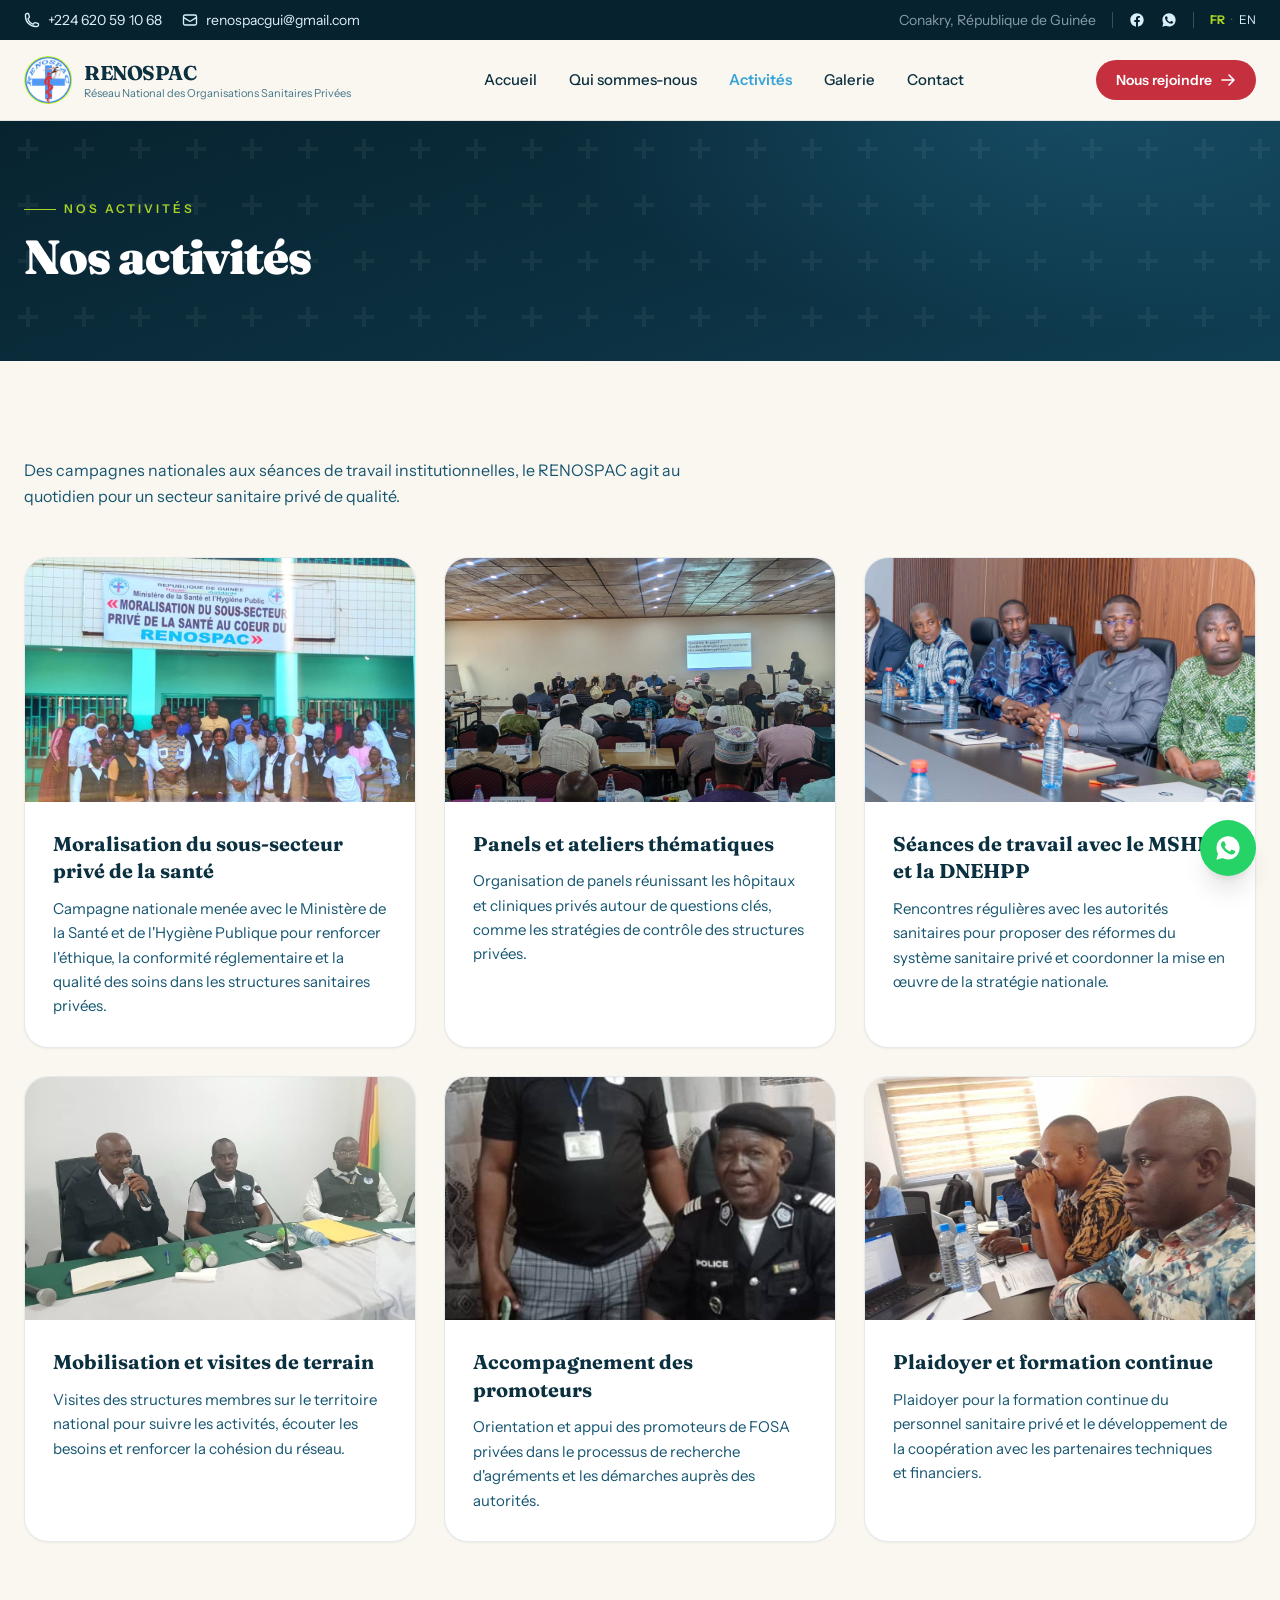
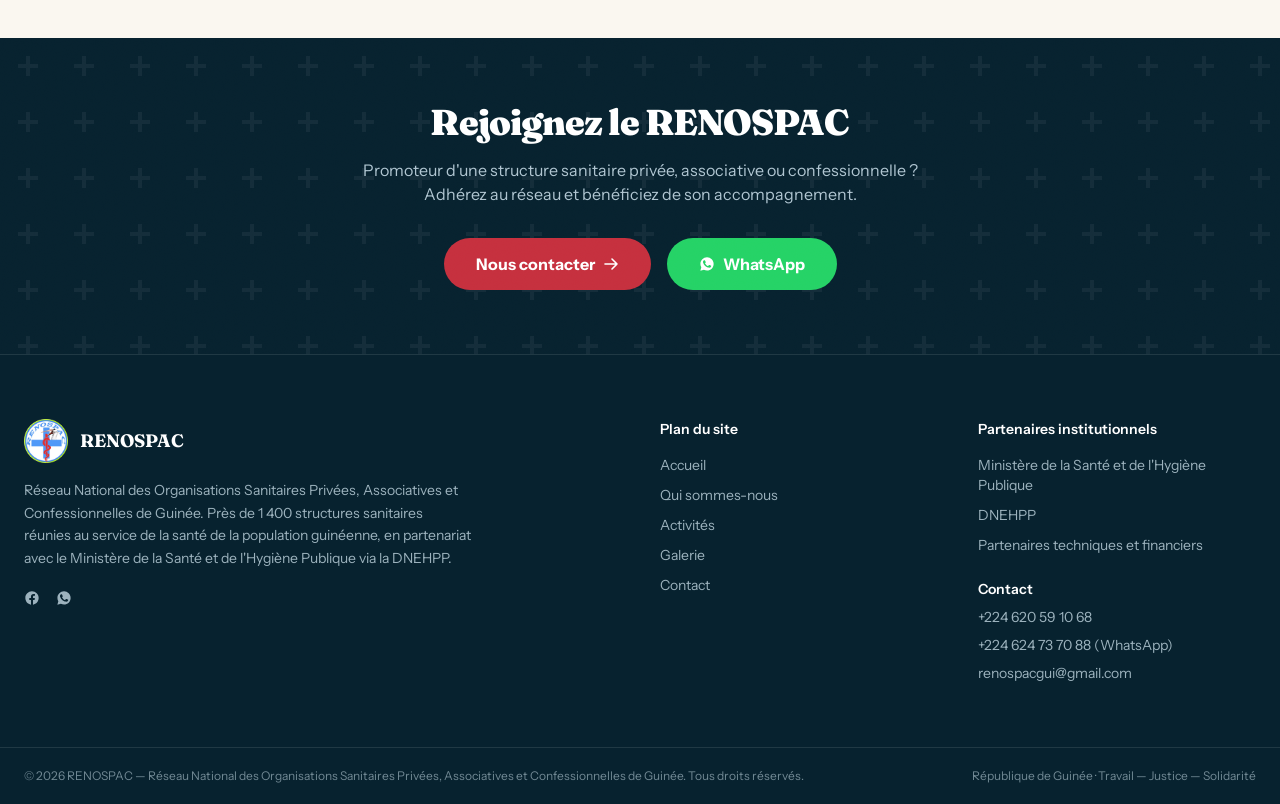
==== activites.html @ 175e99f1 "Refonte multi-pages du site sur le modèle recosacguinee.org - 5 pages : Accueil, Qui sommes-nous, Ac" ====
<!DOCTYPE html>
<html lang="fr" class="scroll-smooth">
<head>
<meta charset="UTF-8">
<meta name="viewport" content="width=device-width, initial-scale=1.0">
<title>Nos activités — RENOSPAC Guinée</title>
<meta name="description" content="Projets et actions du RENOSPAC : moralisation du sous-secteur privé de la santé, ateliers, séances de travail avec le MSHP et la DNEHPP.">
<link rel="icon" type="image/png" href="assets/logo.png">
<link rel="preconnect" href="https://fonts.googleapis.com">
<link rel="preconnect" href="https://fonts.gstatic.com" crossorigin>
<link href="https://fonts.googleapis.com/css2?family=Fraunces:opsz,wght@9..144,400;9..144,600;9..144,700;9..144,900&family=Instrument+Sans:wght@400;500;600;700&display=swap" rel="stylesheet">
<link rel="stylesheet" href="assets/tailwind.css">
<style>
  /* ── Hero atmosphere & patterns ─────────────────────────── */
  .hero-overlay {
    background:
      radial-gradient(1100px 520px at 85% -10%, rgba(55,164,216,.28), transparent 60%),
      radial-gradient(700px 420px at -5% 110%, rgba(168,211,36,.14), transparent 55%),
      linear-gradient(160deg, rgba(7,34,47,.92) 0%, rgba(11,48,64,.86) 55%, rgba(15,61,82,.82) 100%);
  }
  .page-hero {
    background:
      radial-gradient(900px 400px at 85% -10%, rgba(55,164,216,.25), transparent 60%),
      linear-gradient(160deg, #07222f 0%, #0b3040 60%, #0f3d52 100%);
  }
  .cross-pattern {
    background-image: url("data:image/svg+xml,%3Csvg xmlns='http://www.w3.org/2000/svg' width='56' height='56'%3E%3Cpath d='M26 18h4v8h8v4h-8v8h-4v-8h-8v-4h8z' fill='%23ffffff' fill-opacity='0.05'/%3E%3C/svg%3E");
  }
  .grain::after {
    content:''; position:absolute; inset:0; pointer-events:none; opacity:.5; mix-blend-mode:overlay;
    background-image: url("data:image/svg+xml,%3Csvg xmlns='http://www.w3.org/2000/svg' width='120' height='120'%3E%3Cfilter id='n'%3E%3CfeTurbulence type='fractalNoise' baseFrequency='0.9' numOctaves='2'/%3E%3C/filter%3E%3Crect width='120' height='120' filter='url(%23n)' opacity='0.06'/%3E%3C/svg%3E");
  }

  /* ── Hero slider ─────────────────────────────────────────── */
  .hero-slide { position:absolute; inset:0; opacity:0; transition: opacity 1.2s ease; }
  .hero-slide.active { opacity:1; }
  .hero-slide img { width:100%; height:100%; object-fit:cover; }
  .hero-dot.active { background:#a8d324; width:1.6rem; border-radius:9999px; }

  /* ── Scroll reveal ───────────────────────────────────────── */
  .reveal { opacity:0; transform: translateY(26px); transition: opacity .7s cubic-bezier(.2,.6,.2,1), transform .7s cubic-bezier(.2,.6,.2,1); }
  .reveal.is-visible { opacity:1; transform:none; }
  @media (prefers-reduced-motion: reduce) {
    .reveal { opacity:1; transform:none; transition:none; }
    .hero-slide { transition:none; }
    .wa-float { animation:none !important; }
  }

  #mainnav { transition: box-shadow .3s, background-color .3s; }
  #mainnav.scrolled { box-shadow: 0 8px 30px -12px rgba(7,34,47,.35); }

  .platform-card { transition: transform .35s cubic-bezier(.2,.6,.2,1), box-shadow .35s, border-color .35s; }
  .platform-card:hover { transform: translateY(-6px); box-shadow: 0 22px 40px -18px rgba(15,61,82,.35); border-color:#37a4d8; }

  .gallery-item { transition: transform .4s cubic-bezier(.2,.6,.2,1); }
  .gallery-item:hover { transform: scale(1.015); }
  .gallery-item .caption { transform: translateY(100%); transition: transform .35s; }
  .gallery-item:hover .caption { transform: translateY(0); }

  .act-card { transition: transform .35s cubic-bezier(.2,.6,.2,1), box-shadow .35s; }
  .act-card:hover { transform: translateY(-6px); box-shadow: 0 24px 44px -18px rgba(15,61,82,.35); }
  .act-card:hover .act-img { transform: scale(1.06); }
  .act-img { transition: transform .6s cubic-bezier(.2,.6,.2,1); }

  .ph-tile {
    background:
      linear-gradient(150deg, rgba(55,164,216,.16), rgba(11,48,64,.06)),
      repeating-linear-gradient(45deg, rgba(15,61,82,.05) 0 12px, transparent 12px 24px), #eef6fb;
  }

  .lang-btn.active { color:#a8d324; font-weight:700; }
  .nav-link.active { color:#37a4d8; font-weight:600; }

  /* ── Floating WhatsApp widget ────────────────────────────── */
  .wa-float { animation: wa-pulse 2.4s ease-out infinite; }
  @keyframes wa-pulse {
    0%   { box-shadow: 0 0 0 0 rgba(37,211,102,.55); }
    70%  { box-shadow: 0 0 0 18px rgba(37,211,102,0); }
    100% { box-shadow: 0 0 0 0 rgba(37,211,102,0); }
  }

  html { scroll-padding-top: 96px; }
</style>
</head>

<body class="bg-creme text-petrol-900 antialiased font-body">
<!-- ══ Top mini-bar ══ -->
<div class="bg-petrol-950 text-ciel-100 text-sm">
  <div class="max-w-7xl mx-auto px-4 sm:px-6 flex items-center justify-between h-10 gap-4">
    <div class="flex items-center gap-5 min-w-0">
      <a href="tel:+224620591068" class="flex items-center gap-2 hover:text-lime-500 transition-colors whitespace-nowrap">
        <svg class="w-4 h-4 shrink-0" fill="none" stroke="currentColor" stroke-width="2" viewBox="0 0 24 24"><path stroke-linecap="round" stroke-linejoin="round" d="M2.25 6.75c0 8.284 6.716 15 15 15h2.25a2.25 2.25 0 002.25-2.25v-1.372c0-.516-.351-.966-.852-1.091l-4.423-1.106c-.44-.11-.902.055-1.173.417l-.97 1.293c-.282.376-.769.542-1.21.38a12.035 12.035 0 01-7.143-7.143c-.162-.441.004-.928.38-1.21l1.293-.97c.363-.271.527-.734.417-1.173L6.963 3.102a1.125 1.125 0 00-1.091-.852H4.5A2.25 2.25 0 002.25 4.5v2.25z"/></svg><span class="hidden sm:inline">+224 620 59 10 68</span>
      </a>
      <a href="mailto:renospacgui@gmail.com" class="hidden md:flex items-center gap-2 hover:text-lime-500 transition-colors">
        <svg class="w-4 h-4 shrink-0" fill="none" stroke="currentColor" stroke-width="2" viewBox="0 0 24 24"><path stroke-linecap="round" stroke-linejoin="round" d="M21.75 6.75v10.5a2.25 2.25 0 01-2.25 2.25h-15a2.25 2.25 0 01-2.25-2.25V6.75m19.5 0A2.25 2.25 0 0019.5 4.5h-15a2.25 2.25 0 00-2.25 2.25m19.5 0v.243a2.25 2.25 0 01-1.07 1.916l-7.5 4.615a2.25 2.25 0 01-2.36 0L3.32 8.91a2.25 2.25 0 01-1.07-1.916V6.75"/></svg>renospacgui@gmail.com
      </a>
    </div>
    <div class="flex items-center gap-4">
      <span class="hidden lg:inline text-ciel-100/60" data-i18n="topbar_loc">Conakry, République de Guinée</span>
      <span class="hidden lg:inline h-4 w-px bg-white/20"></span>
      <a href="#" aria-label="Facebook" class="hover:text-lime-500 transition-colors"><svg class="w-4 h-4" fill="currentColor" viewBox="0 0 24 24"><path d="M22 12.06C22 6.5 17.52 2 12 2S2 6.5 2 12.06c0 5.02 3.66 9.18 8.44 9.94v-7.03H7.9v-2.9h2.54V9.85c0-2.52 1.5-3.9 3.77-3.9 1.09 0 2.23.19 2.23.19v2.47h-1.26c-1.24 0-1.63.77-1.63 1.56v1.88h2.78l-.45 2.9h-2.33V22c4.78-.76 8.44-4.92 8.44-9.94z"/></svg></a>
      <a href="https://wa.me/224624737088" target="_blank" rel="noopener" aria-label="WhatsApp" class="hover:text-lime-500 transition-colors"><svg class="w-4 h-4" fill="currentColor" viewBox="0 0 24 24"><path d="M12.04 2c-5.46 0-9.9 4.44-9.9 9.9 0 1.75.46 3.45 1.32 4.95L2.05 22l5.3-1.39a9.87 9.87 0 004.69 1.19h.01c5.46 0 9.9-4.44 9.9-9.9 0-2.65-1.03-5.13-2.9-7A9.82 9.82 0 0012.04 2zm5.83 14.12c-.25.7-1.45 1.34-2 1.4-.51.05-1.16.08-1.87-.12-.43-.14-.99-.32-1.7-.63-2.99-1.29-4.94-4.3-5.09-4.5-.15-.2-1.22-1.62-1.22-3.09 0-1.47.77-2.19 1.05-2.49.27-.3.6-.37.8-.37.2 0 .4 0 .57.01.18.01.43-.07.67.51.25.6.85 2.07.92 2.22.08.15.13.33.03.53-.1.2-.15.32-.3.5-.15.17-.32.39-.45.52-.15.15-.31.31-.13.61.18.3.79 1.3 1.7 2.11 1.17 1.04 2.15 1.37 2.46 1.52.3.15.48.13.66-.08.18-.2.76-.89.96-1.19.2-.3.4-.25.68-.15.27.1 1.74.82 2.04.97.3.15.5.22.57.35.08.13.08.72-.17 1.42z"/></svg></a>
      <span class="h-4 w-px bg-white/20"></span>
      <div class="flex items-center gap-1.5 text-xs tracking-widest uppercase">
        <button class="lang-btn active hover:text-lime-500" data-lang="fr" aria-label="Français">FR</button>
        <span class="text-white/30">·</span>
        <button class="lang-btn hover:text-lime-500" data-lang="en" aria-label="English">EN</button>
      </div>
    </div>
  </div>
</div>
<!-- ══ Main nav ══ -->
<header id="mainnav" class="sticky top-0 z-50 bg-creme/95 backdrop-blur border-b border-petrol-900/10">
  <div class="max-w-7xl mx-auto px-4 sm:px-6 flex items-center justify-between h-20">
    <a href="index.html" class="flex items-center gap-3 min-w-0">
      <img src="assets/logo.png" alt="Logo RENOSPAC" class="h-12 w-12 object-contain shrink-0">
      <span class="leading-tight">
        <span class="font-display font-bold text-xl tracking-tight text-petrol-900 block">RENOSPAC</span>
        <span class="text-[11px] text-petrol-700/80 hidden sm:block" data-i18n="brand_sub">Réseau National des Organisations Sanitaires Privées</span>
      </span>
    </a>
    <nav class="hidden lg:flex items-center gap-8 text-[15px] font-medium">
      <a href="index.html" class="nav-link hover:text-ciel-500 transition-colors" data-i18n="nav_home">Accueil</a>
      <a href="apropos.html" class="nav-link hover:text-ciel-500 transition-colors" data-i18n="nav_about">Qui sommes-nous</a>
      <a href="activites.html" class="nav-link active hover:text-ciel-500 transition-colors" data-i18n="nav_activities">Activités</a>
      <a href="galerie.html" class="nav-link hover:text-ciel-500 transition-colors" data-i18n="nav_gallery">Galerie</a>
      <a href="contact.html" class="nav-link hover:text-ciel-500 transition-colors" data-i18n="nav_contact">Contact</a>
    </nav>
    <div class="flex items-center gap-3">
      <a href="contact.html" class="hidden sm:inline-flex items-center gap-2 bg-vitale-500 hover:bg-vitale-600 text-white font-semibold px-5 py-2.5 rounded-full transition-all hover:shadow-lg hover:shadow-vitale-500/30 text-sm">
        <span data-i18n="nav_cta">Nous rejoindre</span>
        <svg class="w-4 h-4" fill="none" stroke="currentColor" stroke-width="2.4" viewBox="0 0 24 24"><path stroke-linecap="round" stroke-linejoin="round" d="M13.5 4.5L21 12l-7.5 7.5M21 12H3"/></svg>
      </a>
      <button id="menu-btn" aria-label="Menu" class="lg:hidden p-2 rounded-lg hover:bg-petrol-900/5">
        <svg class="w-7 h-7" fill="none" stroke="currentColor" stroke-width="2" viewBox="0 0 24 24"><path stroke-linecap="round" d="M3.75 6.75h16.5M3.75 12h16.5m-16.5 5.25h16.5"/></svg>
      </button>
    </div>
  </div>
  <div id="mobile-menu" class="lg:hidden hidden border-t border-petrol-900/10 bg-creme">
    <nav class="px-6 py-4 flex flex-col gap-1 text-base font-medium">
      <a href="index.html" class="mobile-link py-2.5 border-b border-petrol-900/5" data-i18n="nav_home">Accueil</a>
      <a href="apropos.html" class="mobile-link py-2.5 border-b border-petrol-900/5" data-i18n="nav_about">Qui sommes-nous</a>
      <a href="activites.html" class="mobile-link py-2.5 border-b border-petrol-900/5 text-ciel-500 font-semibold" data-i18n="nav_activities">Activités</a>
      <a href="galerie.html" class="mobile-link py-2.5 border-b border-petrol-900/5" data-i18n="nav_gallery">Galerie</a>
      <a href="contact.html" class="mobile-link py-2.5 border-b border-petrol-900/5" data-i18n="nav_contact">Contact</a>
      <a href="contact.html" class="mobile-link mt-3 bg-vitale-500 text-white text-center font-semibold py-3 rounded-full" data-i18n="nav_cta">Nous rejoindre</a>
    </nav>
  </div>
</header>
<!-- ══ Page banner ══ -->
<section class="page-hero grain relative overflow-hidden text-white">
  <div class="cross-pattern absolute inset-0"></div>
  <div class="max-w-7xl mx-auto px-4 sm:px-6 relative py-16 lg:py-20">
    <p class="text-lime-500 font-semibold tracking-[0.25em] uppercase text-xs mb-4 flex items-center gap-2"><span class="h-px w-8 bg-lime-500"></span> <span data-i18n="activities_kicker">Nos activités</span></p>
    <h1 class="font-display font-black text-3xl sm:text-5xl tracking-tight" data-i18n="ph_act">Nos activités</h1>
  </div>
</section>

<section class="max-w-7xl mx-auto px-4 sm:px-6 py-16 lg:py-24">
  <p class="max-w-2xl text-petrol-700 leading-relaxed reveal" data-i18n="activities_sub"></p>
  <div class="mt-12 grid md:grid-cols-2 lg:grid-cols-3 gap-7">
    <article class="act-card reveal bg-white rounded-3xl overflow-hidden border border-petrol-900/10 shadow-sm" style="transition-delay:0.0s">
      <div class="overflow-hidden aspect-[16/10]">
        <img src="assets/photo-5.jpg" alt="" class="act-img site-photo w-full h-full object-cover" loading="lazy">
      </div>
      <div class="p-7">
        <h3 class="font-display font-bold text-xl leading-snug" data-i18n="act1_t"></h3>
        <p class="mt-3 text-[15px] text-petrol-700 leading-relaxed" data-i18n="act1_d"></p>
      </div>
    </article>
    <article class="act-card reveal bg-white rounded-3xl overflow-hidden border border-petrol-900/10 shadow-sm" style="transition-delay:0.08s">
      <div class="overflow-hidden aspect-[16/10]">
        <img src="assets/photo-2.jpg" alt="" class="act-img site-photo w-full h-full object-cover" loading="lazy">
      </div>
      <div class="p-7">
        <h3 class="font-display font-bold text-xl leading-snug" data-i18n="act2_t"></h3>
        <p class="mt-3 text-[15px] text-petrol-700 leading-relaxed" data-i18n="act2_d"></p>
      </div>
    </article>
    <article class="act-card reveal bg-white rounded-3xl overflow-hidden border border-petrol-900/10 shadow-sm" style="transition-delay:0.16s">
      <div class="overflow-hidden aspect-[16/10]">
        <img src="assets/photo-16.jpg" alt="" class="act-img site-photo w-full h-full object-cover" loading="lazy">
      </div>
      <div class="p-7">
        <h3 class="font-display font-bold text-xl leading-snug" data-i18n="act3_t"></h3>
        <p class="mt-3 text-[15px] text-petrol-700 leading-relaxed" data-i18n="act3_d"></p>
      </div>
    </article>
    <article class="act-card reveal bg-white rounded-3xl overflow-hidden border border-petrol-900/10 shadow-sm" style="transition-delay:0.0s">
      <div class="overflow-hidden aspect-[16/10]">
        <img src="assets/photo-8.jpg" alt="" class="act-img site-photo w-full h-full object-cover" loading="lazy">
      </div>
      <div class="p-7">
        <h3 class="font-display font-bold text-xl leading-snug" data-i18n="act4_t"></h3>
        <p class="mt-3 text-[15px] text-petrol-700 leading-relaxed" data-i18n="act4_d"></p>
      </div>
    </article>
    <article class="act-card reveal bg-white rounded-3xl overflow-hidden border border-petrol-900/10 shadow-sm" style="transition-delay:0.08s">
      <div class="overflow-hidden aspect-[16/10]">
        <img src="assets/photo-9.jpg" alt="" class="act-img site-photo w-full h-full object-cover" loading="lazy">
      </div>
      <div class="p-7">
        <h3 class="font-display font-bold text-xl leading-snug" data-i18n="act5_t"></h3>
        <p class="mt-3 text-[15px] text-petrol-700 leading-relaxed" data-i18n="act5_d"></p>
      </div>
    </article>
    <article class="act-card reveal bg-white rounded-3xl overflow-hidden border border-petrol-900/10 shadow-sm" style="transition-delay:0.16s">
      <div class="overflow-hidden aspect-[16/10]">
        <img src="assets/photo-23.jpg" alt="" class="act-img site-photo w-full h-full object-cover" loading="lazy">
      </div>
      <div class="p-7">
        <h3 class="font-display font-bold text-xl leading-snug" data-i18n="act6_t"></h3>
        <p class="mt-3 text-[15px] text-petrol-700 leading-relaxed" data-i18n="act6_d"></p>
      </div>
    </article>
  </div>
</section>

<!-- ══ CTA band ══ -->
<section class="bg-petrol-950 text-white relative overflow-hidden grain">
  <div class="cross-pattern absolute inset-0"></div>
  <div class="max-w-4xl mx-auto px-4 sm:px-6 py-16 text-center relative reveal">
    <h2 class="font-display font-black text-3xl sm:text-4xl tracking-tight" data-i18n="cta_title">Rejoignez le RENOSPAC</h2>
    <p class="mt-4 text-ciel-100/80 max-w-xl mx-auto" data-i18n="cta_text"></p>
    <div class="mt-8 flex flex-wrap justify-center gap-4">
      <a href="contact.html" class="inline-flex items-center gap-2 bg-vitale-500 hover:bg-vitale-600 text-white font-bold px-8 py-3.5 rounded-full transition-all hover:shadow-xl hover:shadow-vitale-500/30">
        <span data-i18n="cta_btn">Nous contacter</span><svg class="w-4 h-4" fill="none" stroke="currentColor" stroke-width="2.4" viewBox="0 0 24 24"><path stroke-linecap="round" stroke-linejoin="round" d="M13.5 4.5L21 12l-7.5 7.5M21 12H3"/></svg>
      </a>
      <a href="https://wa.me/224624737088" target="_blank" rel="noopener" class="inline-flex items-center gap-2 bg-[#25d366] hover:bg-[#1fb457] text-white font-bold px-8 py-3.5 rounded-full transition-all">
        <svg class="w-4 h-4" fill="currentColor" viewBox="0 0 24 24"><path d="M12.04 2c-5.46 0-9.9 4.44-9.9 9.9 0 1.75.46 3.45 1.32 4.95L2.05 22l5.3-1.39a9.87 9.87 0 004.69 1.19h.01c5.46 0 9.9-4.44 9.9-9.9 0-2.65-1.03-5.13-2.9-7A9.82 9.82 0 0012.04 2zm5.83 14.12c-.25.7-1.45 1.34-2 1.4-.51.05-1.16.08-1.87-.12-.43-.14-.99-.32-1.7-.63-2.99-1.29-4.94-4.3-5.09-4.5-.15-.2-1.22-1.62-1.22-3.09 0-1.47.77-2.19 1.05-2.49.27-.3.6-.37.8-.37.2 0 .4 0 .57.01.18.01.43-.07.67.51.25.6.85 2.07.92 2.22.08.15.13.33.03.53-.1.2-.15.32-.3.5-.15.17-.32.39-.45.52-.15.15-.31.31-.13.61.18.3.79 1.3 1.7 2.11 1.17 1.04 2.15 1.37 2.46 1.52.3.15.48.13.66-.08.18-.2.76-.89.96-1.19.2-.3.4-.25.68-.15.27.1 1.74.82 2.04.97.3.15.5.22.57.35.08.13.08.72-.17 1.42z"/></svg> WhatsApp
      </a>
    </div>
  </div>
</section>

<!-- ══ Footer ══ -->
<footer class="bg-petrol-950 text-ciel-100/70 border-t border-white/10">
  <div class="max-w-7xl mx-auto px-4 sm:px-6 py-16 grid sm:grid-cols-2 lg:grid-cols-4 gap-10 text-sm">
    <div class="lg:col-span-2 max-w-md">
      <div class="flex items-center gap-3">
        <img src="assets/logo.png" alt="Logo RENOSPAC" class="h-11 w-11 object-contain">
        <span class="font-display font-bold text-white text-lg">RENOSPAC</span>
      </div>
      <p class="mt-4 leading-relaxed" data-i18n="footer_bio"></p>
      <div class="mt-5 flex items-center gap-4">
        <a href="#" aria-label="Facebook" class="hover:text-lime-500 transition-colors"><svg class="w-4 h-4" fill="currentColor" viewBox="0 0 24 24"><path d="M22 12.06C22 6.5 17.52 2 12 2S2 6.5 2 12.06c0 5.02 3.66 9.18 8.44 9.94v-7.03H7.9v-2.9h2.54V9.85c0-2.52 1.5-3.9 3.77-3.9 1.09 0 2.23.19 2.23.19v2.47h-1.26c-1.24 0-1.63.77-1.63 1.56v1.88h2.78l-.45 2.9h-2.33V22c4.78-.76 8.44-4.92 8.44-9.94z"/></svg></a>
        <a href="https://wa.me/224624737088" target="_blank" rel="noopener" aria-label="WhatsApp" class="hover:text-lime-500 transition-colors"><svg class="w-4 h-4" fill="currentColor" viewBox="0 0 24 24"><path d="M12.04 2c-5.46 0-9.9 4.44-9.9 9.9 0 1.75.46 3.45 1.32 4.95L2.05 22l5.3-1.39a9.87 9.87 0 004.69 1.19h.01c5.46 0 9.9-4.44 9.9-9.9 0-2.65-1.03-5.13-2.9-7A9.82 9.82 0 0012.04 2zm5.83 14.12c-.25.7-1.45 1.34-2 1.4-.51.05-1.16.08-1.87-.12-.43-.14-.99-.32-1.7-.63-2.99-1.29-4.94-4.3-5.09-4.5-.15-.2-1.22-1.62-1.22-3.09 0-1.47.77-2.19 1.05-2.49.27-.3.6-.37.8-.37.2 0 .4 0 .57.01.18.01.43-.07.67.51.25.6.85 2.07.92 2.22.08.15.13.33.03.53-.1.2-.15.32-.3.5-.15.17-.32.39-.45.52-.15.15-.31.31-.13.61.18.3.79 1.3 1.7 2.11 1.17 1.04 2.15 1.37 2.46 1.52.3.15.48.13.66-.08.18-.2.76-.89.96-1.19.2-.3.4-.25.68-.15.27.1 1.74.82 2.04.97.3.15.5.22.57.35.08.13.08.72-.17 1.42z"/></svg></a>
      </div>
    </div>
    <div>
      <p class="font-semibold text-white mb-4" data-i18n="footer_map">Plan du site</p>
      <ul class="space-y-2.5">
        <li><a href="index.html" class="hover:text-lime-500 transition-colors" data-i18n="nav_home">Accueil</a></li>
        <li><a href="apropos.html" class="hover:text-lime-500 transition-colors" data-i18n="nav_about">Qui sommes-nous</a></li>
        <li><a href="activites.html" class="hover:text-lime-500 transition-colors" data-i18n="nav_activities">Activités</a></li>
        <li><a href="galerie.html" class="hover:text-lime-500 transition-colors" data-i18n="nav_gallery">Galerie</a></li>
        <li><a href="contact.html" class="hover:text-lime-500 transition-colors" data-i18n="nav_contact">Contact</a></li>
      </ul>
    </div>
    <div>
      <p class="font-semibold text-white mb-4" data-i18n="footer_partners">Partenaires institutionnels</p>
      <ul class="space-y-2.5">
        <li data-i18n="footer_p1">Ministère de la Santé et de l'Hygiène Publique</li>
        <li>DNEHPP</li>
        <li data-i18n="footer_p3">Partenaires techniques et financiers</li>
      </ul>
      <p class="font-semibold text-white mb-2 mt-6">Contact</p>
      <ul class="space-y-2">
        <li><a href="tel:+224620591068" class="hover:text-lime-500 transition-colors">+224 620 59 10 68</a></li>
        <li><a href="https://wa.me/224624737088" target="_blank" rel="noopener" class="hover:text-lime-500 transition-colors">+224 624 73 70 88 (WhatsApp)</a></li>
        <li><a href="mailto:renospacgui@gmail.com" class="hover:text-lime-500 transition-colors">renospacgui@gmail.com</a></li>
      </ul>
    </div>
  </div>
  <div class="border-t border-white/10">
    <div class="max-w-7xl mx-auto px-4 sm:px-6 py-5 flex flex-col sm:flex-row items-center justify-between gap-2 text-xs text-ciel-100/50">
      <p>© <span id="year"></span> <span data-i18n="footer_copy">RENOSPAC — Tous droits réservés.</span></p>
      <p data-i18n="footer_motto">République de Guinée · Travail — Justice — Solidarité</p>
    </div>
  </div>
</footer>

<!-- ══ Floating WhatsApp widget ══ -->
<a href="https://wa.me/224624737088" target="_blank" rel="noopener" aria-label="Discuter sur WhatsApp"
   class="wa-float fixed bottom-6 right-6 z-[90] w-14 h-14 rounded-full bg-[#25d366] text-white flex items-center justify-center shadow-xl hover:scale-110 transition-transform">
  <svg class="w-7 h-7" fill="currentColor" viewBox="0 0 24 24"><path d="M12.04 2c-5.46 0-9.9 4.44-9.9 9.9 0 1.75.46 3.45 1.32 4.95L2.05 22l5.3-1.39a9.87 9.87 0 004.69 1.19h.01c5.46 0 9.9-4.44 9.9-9.9 0-2.65-1.03-5.13-2.9-7A9.82 9.82 0 0012.04 2zm5.83 14.12c-.25.7-1.45 1.34-2 1.4-.51.05-1.16.08-1.87-.12-.43-.14-.99-.32-1.7-.63-2.99-1.29-4.94-4.3-5.09-4.5-.15-.2-1.22-1.62-1.22-3.09 0-1.47.77-2.19 1.05-2.49.27-.3.6-.37.8-.37.2 0 .4 0 .57.01.18.01.43-.07.67.51.25.6.85 2.07.92 2.22.08.15.13.33.03.53-.1.2-.15.32-.3.5-.15.17-.32.39-.45.52-.15.15-.31.31-.13.61.18.3.79 1.3 1.7 2.11 1.17 1.04 2.15 1.37 2.46 1.52.3.15.48.13.66-.08.18-.2.76-.89.96-1.19.2-.3.4-.25.68-.15.27.1 1.74.82 2.04.97.3.15.5.22.57.35.08.13.08.72-.17 1.42z"/></svg>
</a>

<!-- ══ Lightbox ══ -->
<div id="lightbox" class="fixed inset-0 z-[100] hidden items-center justify-center bg-petrol-950/95 p-4 sm:p-10 cursor-zoom-out">
  <button id="lightbox-close" aria-label="Fermer" class="absolute top-5 right-5 text-white/70 hover:text-white p-2">
    <svg class="w-8 h-8" fill="none" stroke="currentColor" stroke-width="2" viewBox="0 0 24 24"><path stroke-linecap="round" d="M6 18L18 6M6 6l12 12"/></svg>
  </button>
  <figure class="max-w-5xl w-full text-center" onclick="event.stopPropagation()">
    <img id="lightbox-img" src="" alt="" class="max-h-[78vh] w-auto mx-auto rounded-xl shadow-2xl">
    <figcaption id="lightbox-caption" class="mt-4 text-ciel-100/85 text-sm"></figcaption>
  </figure>
</div>

<script src="assets/site.js"></script>
</body>
</html>
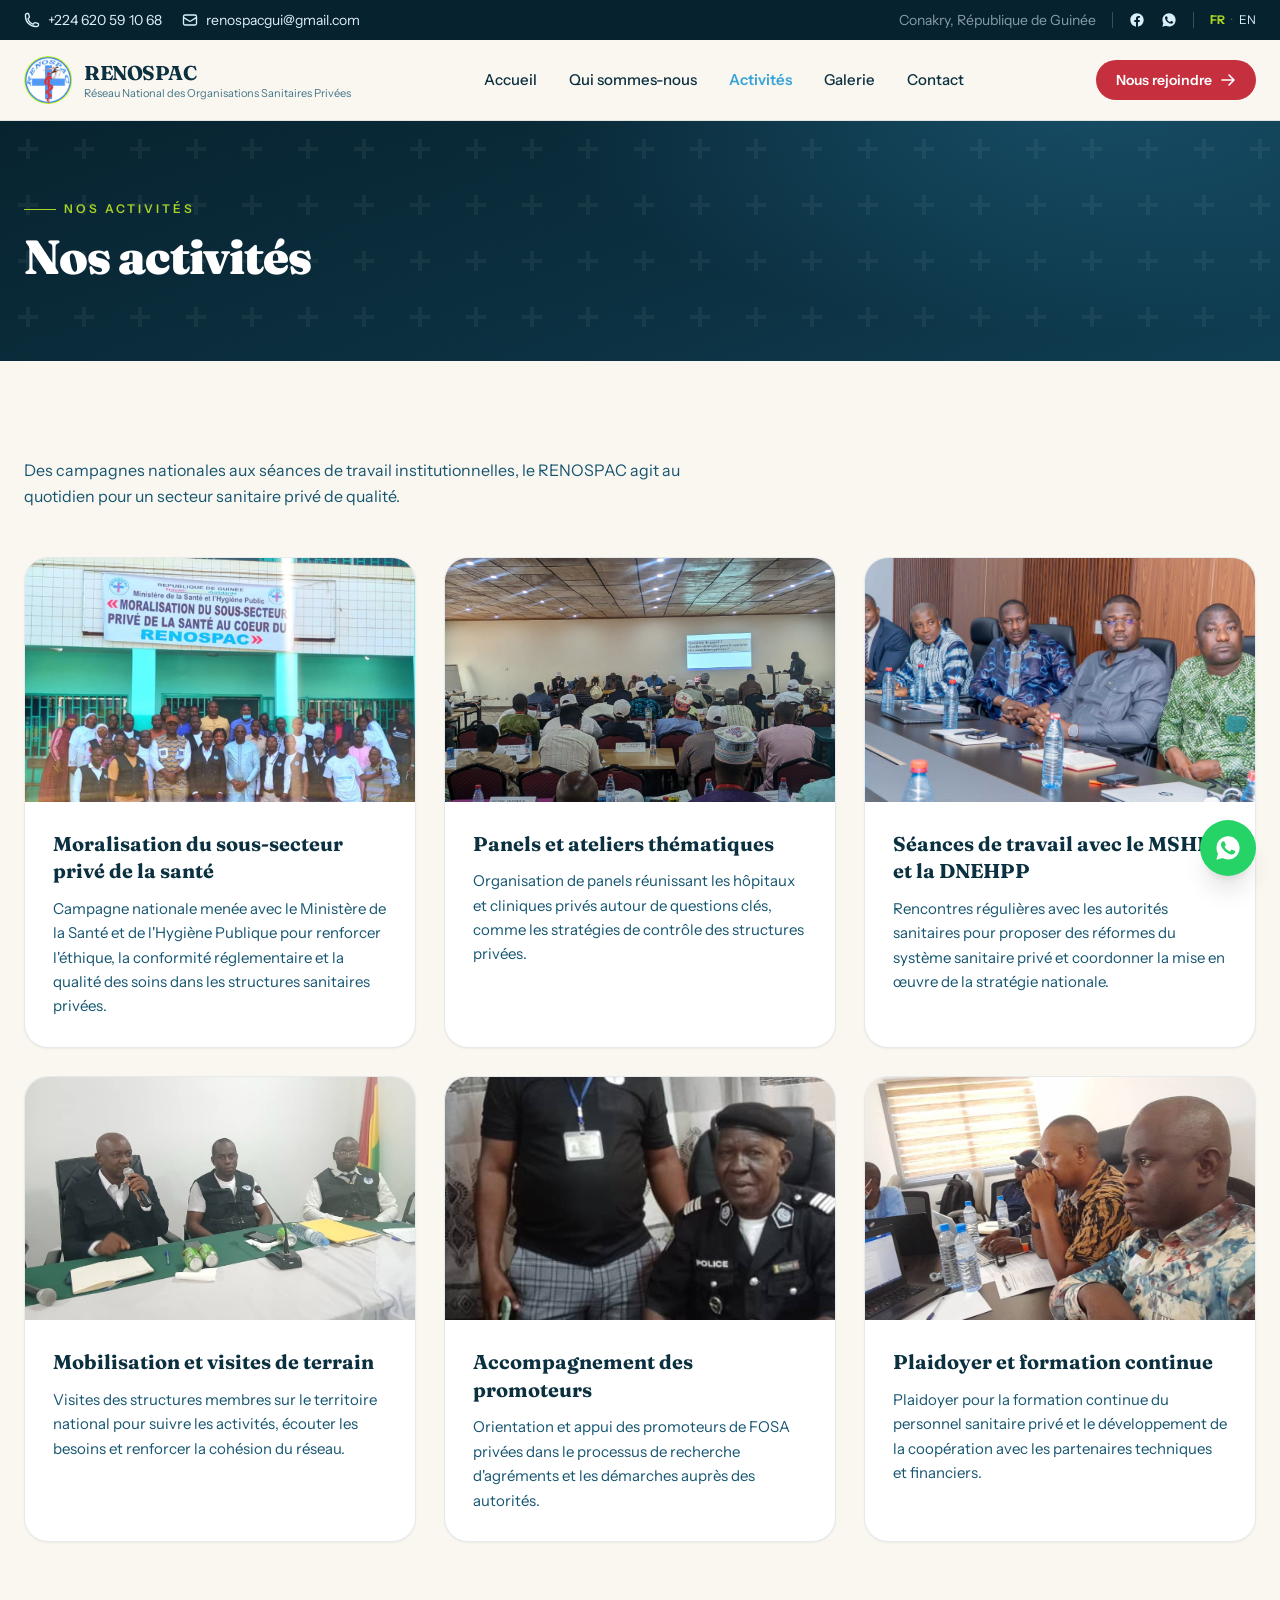
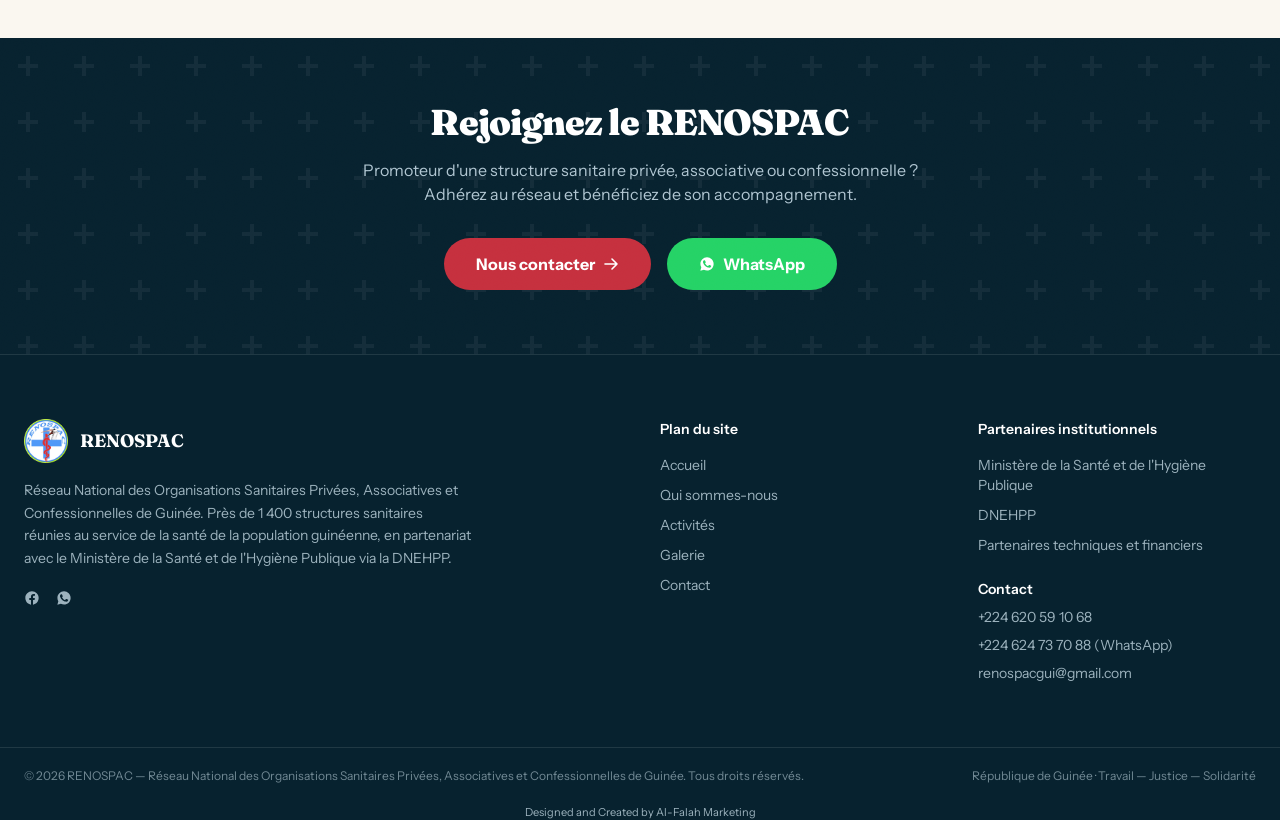
==== commit 4e761a12: "Ajouter la mention « Designed and Created by Al-Falah Marketing » au pied de page Ligne de crédit di" ====
--- a/activites.html
+++ b/activites.html
@@ -277,6 +277,9 @@
       <p>© <span id="year"></span> <span data-i18n="footer_copy">RENOSPAC — Tous droits réservés.</span></p>
       <p data-i18n="footer_motto">République de Guinée · Travail — Justice — Solidarité</p>
     </div>
+    <div class="max-w-7xl mx-auto px-4 sm:px-6 pb-5 text-center text-[11px] text-ciel-100/35">
+      <p>Designed and Created by Al-Falah Marketing</p>
+    </div>
   </div>
 </footer>
 
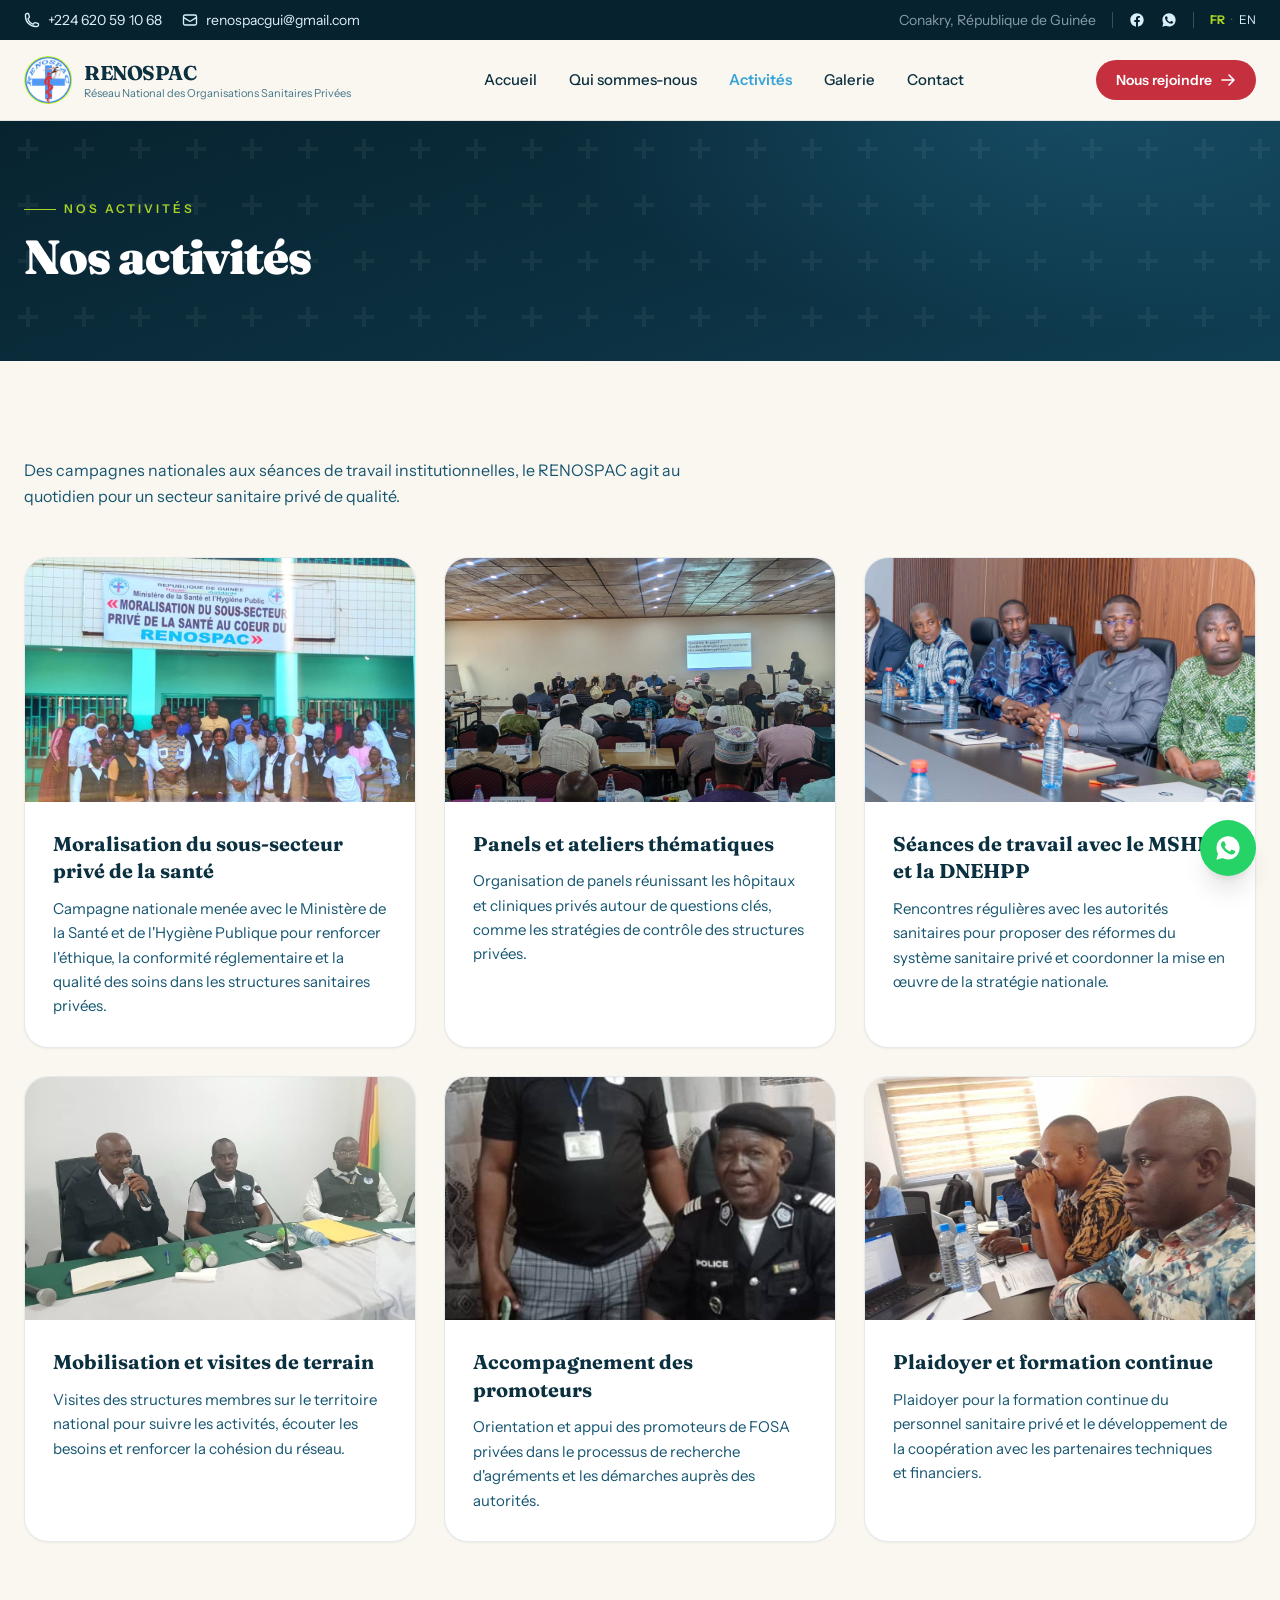
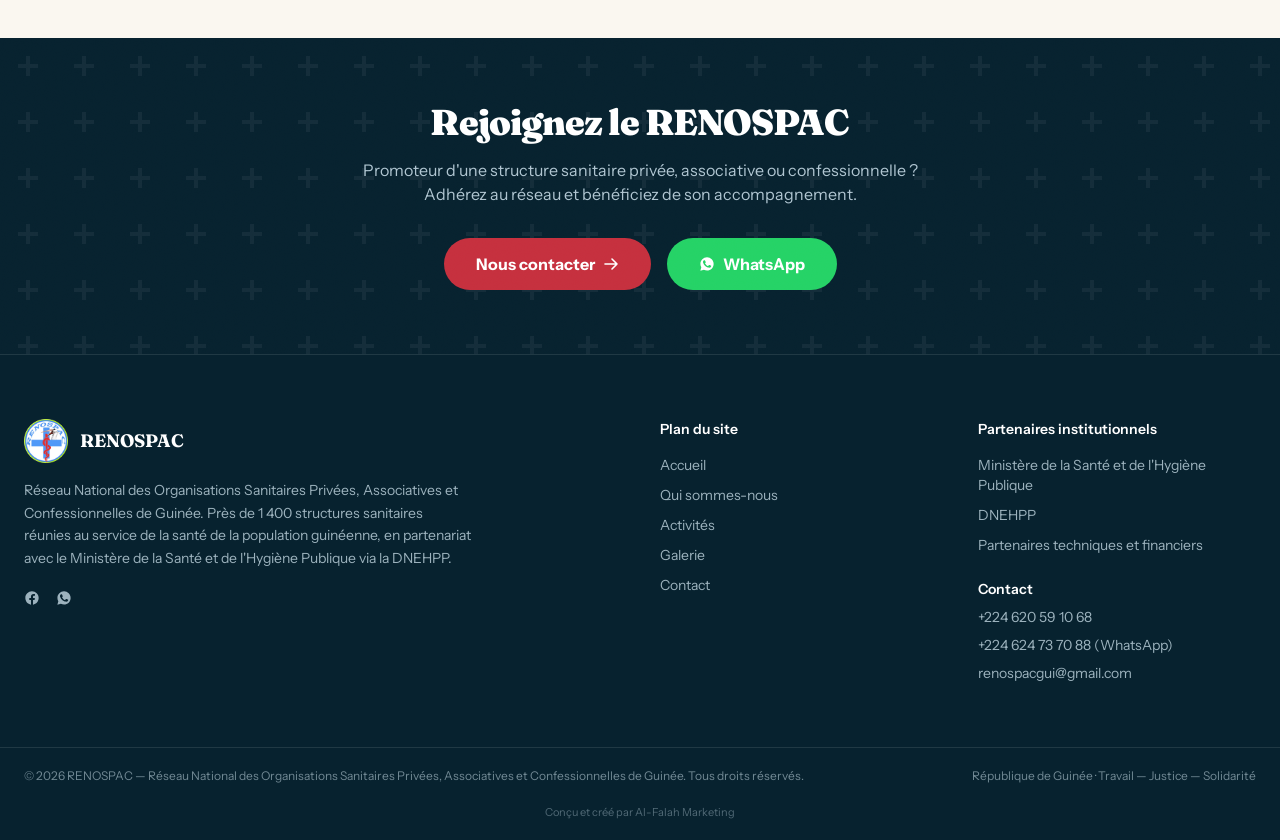
==== commit de06b949: "Rendre le crédit du pied de page traduisible (FR/EN) - footer_credit ajouté aux traductions FR (« Co" ====
--- a/activites.html
+++ b/activites.html
@@ -278,7 +278,7 @@
       <p data-i18n="footer_motto">République de Guinée · Travail — Justice — Solidarité</p>
     </div>
     <div class="max-w-7xl mx-auto px-4 sm:px-6 pb-5 text-center text-[11px] text-ciel-100/35">
-      <p>Designed and Created by Al-Falah Marketing</p>
+      <p data-i18n="footer_credit">Designed and Created by Al-Falah Marketing</p>
     </div>
   </div>
 </footer>
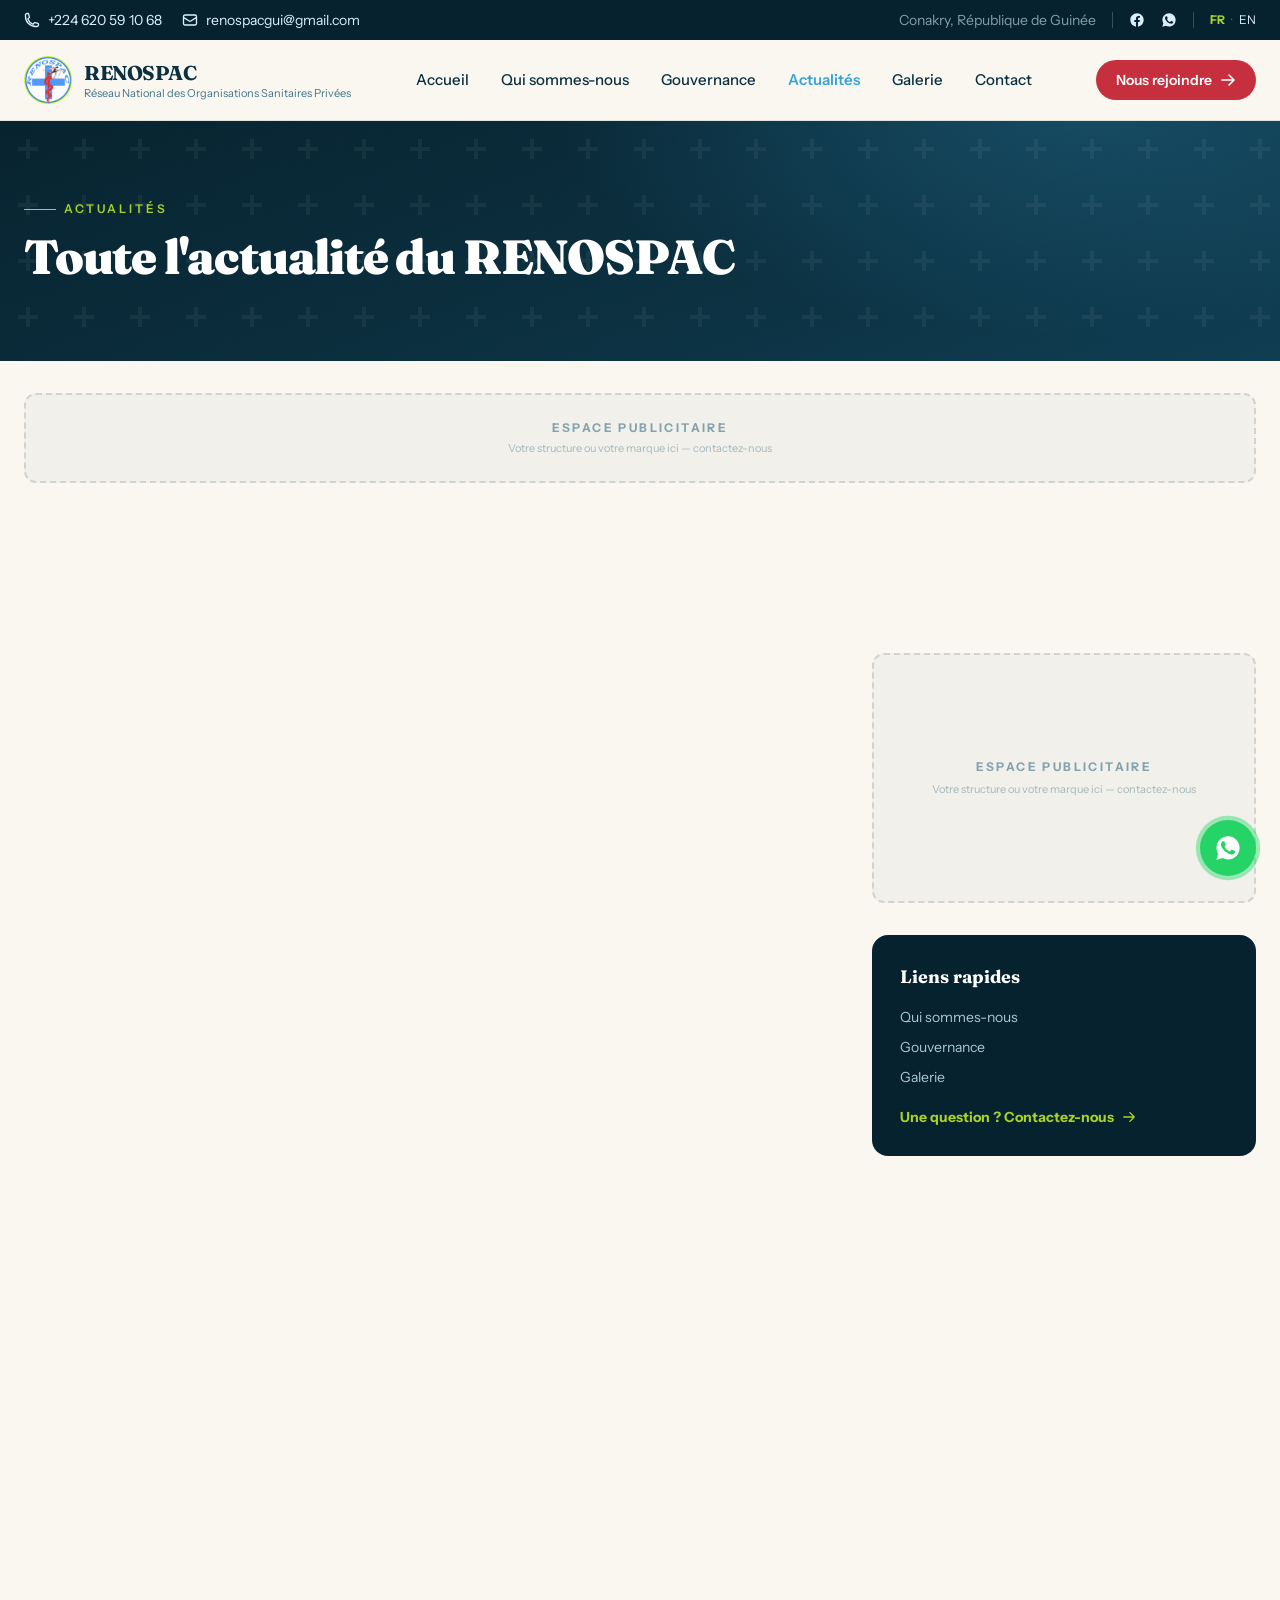
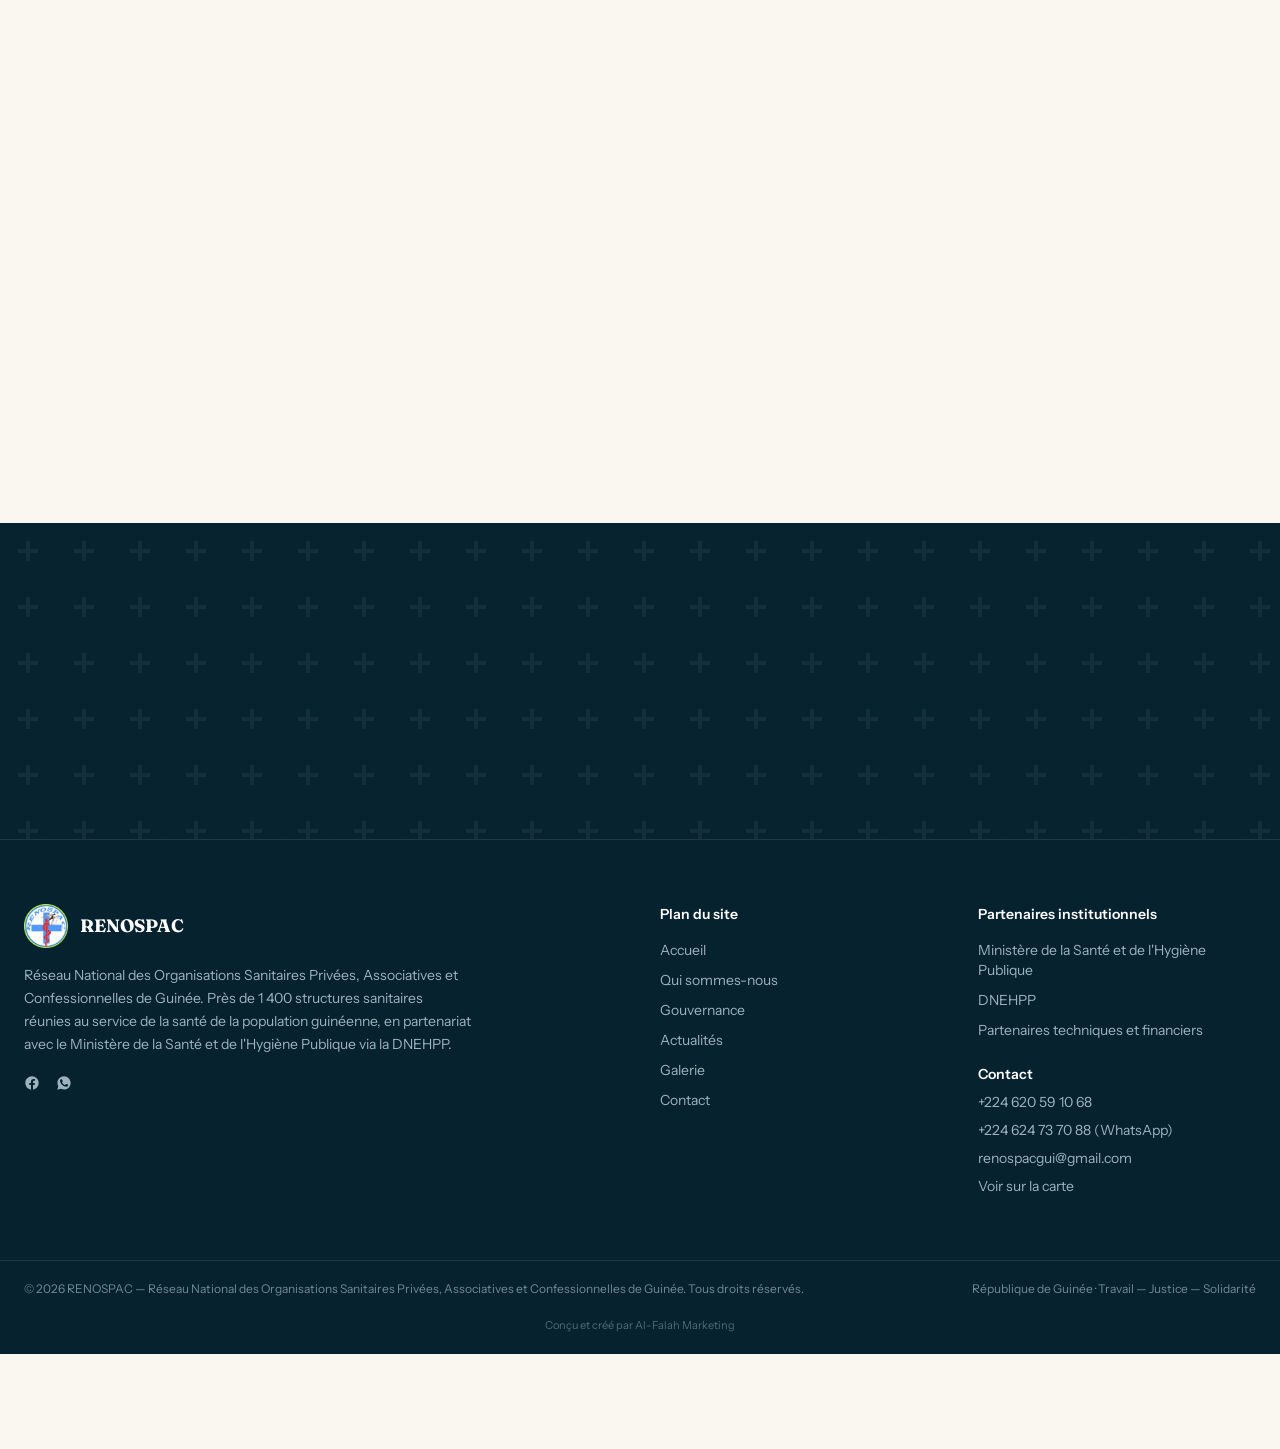
==== commit 2baf5710: "Refonte majeure : Gouvernance, Actualités, espaces publicitaires, contenu élargi Nouvelles pages : -" ====
--- a/activites.html
+++ b/activites.html
@@ -1,305 +1,13 @@
 <!DOCTYPE html>
-<html lang="fr" class="scroll-smooth">
+<html lang="fr">
 <head>
 <meta charset="UTF-8">
-<meta name="viewport" content="width=device-width, initial-scale=1.0">
-<title>Nos activités — RENOSPAC Guinée</title>
-<meta name="description" content="Projets et actions du RENOSPAC : moralisation du sous-secteur privé de la santé, ateliers, séances de travail avec le MSHP et la DNEHPP.">
-<link rel="icon" type="image/png" href="assets/logo.png">
-<link rel="preconnect" href="https://fonts.googleapis.com">
-<link rel="preconnect" href="https://fonts.gstatic.com" crossorigin>
-<link href="https://fonts.googleapis.com/css2?family=Fraunces:opsz,wght@9..144,400;9..144,600;9..144,700;9..144,900&family=Instrument+Sans:wght@400;500;600;700&display=swap" rel="stylesheet">
-<link rel="stylesheet" href="assets/tailwind.css">
-<style>
-  /* ── Hero atmosphere & patterns ─────────────────────────── */
-  .hero-overlay {
-    background:
-      radial-gradient(1100px 520px at 85% -10%, rgba(55,164,216,.28), transparent 60%),
-      radial-gradient(700px 420px at -5% 110%, rgba(168,211,36,.14), transparent 55%),
-      linear-gradient(160deg, rgba(7,34,47,.92) 0%, rgba(11,48,64,.86) 55%, rgba(15,61,82,.82) 100%);
-  }
-  .page-hero {
-    background:
-      radial-gradient(900px 400px at 85% -10%, rgba(55,164,216,.25), transparent 60%),
-      linear-gradient(160deg, #07222f 0%, #0b3040 60%, #0f3d52 100%);
-  }
-  .cross-pattern {
-    background-image: url("data:image/svg+xml,%3Csvg xmlns='http://www.w3.org/2000/svg' width='56' height='56'%3E%3Cpath d='M26 18h4v8h8v4h-8v8h-4v-8h-8v-4h8z' fill='%23ffffff' fill-opacity='0.05'/%3E%3C/svg%3E");
-  }
-  .grain::after {
-    content:''; position:absolute; inset:0; pointer-events:none; opacity:.5; mix-blend-mode:overlay;
-    background-image: url("data:image/svg+xml,%3Csvg xmlns='http://www.w3.org/2000/svg' width='120' height='120'%3E%3Cfilter id='n'%3E%3CfeTurbulence type='fractalNoise' baseFrequency='0.9' numOctaves='2'/%3E%3C/filter%3E%3Crect width='120' height='120' filter='url(%23n)' opacity='0.06'/%3E%3C/svg%3E");
-  }
-
-  /* ── Hero slider ─────────────────────────────────────────── */
-  .hero-slide { position:absolute; inset:0; opacity:0; transition: opacity 1.2s ease; }
-  .hero-slide.active { opacity:1; }
-  .hero-slide img { width:100%; height:100%; object-fit:cover; }
-  .hero-dot.active { background:#a8d324; width:1.6rem; border-radius:9999px; }
-
-  /* ── Scroll reveal ───────────────────────────────────────── */
-  .reveal { opacity:0; transform: translateY(26px); transition: opacity .7s cubic-bezier(.2,.6,.2,1), transform .7s cubic-bezier(.2,.6,.2,1); }
-  .reveal.is-visible { opacity:1; transform:none; }
-  @media (prefers-reduced-motion: reduce) {
-    .reveal { opacity:1; transform:none; transition:none; }
-    .hero-slide { transition:none; }
-    .wa-float { animation:none !important; }
-  }
-
-  #mainnav { transition: box-shadow .3s, background-color .3s; }
-  #mainnav.scrolled { box-shadow: 0 8px 30px -12px rgba(7,34,47,.35); }
-
-  .platform-card { transition: transform .35s cubic-bezier(.2,.6,.2,1), box-shadow .35s, border-color .35s; }
-  .platform-card:hover { transform: translateY(-6px); box-shadow: 0 22px 40px -18px rgba(15,61,82,.35); border-color:#37a4d8; }
-
-  .gallery-item { transition: transform .4s cubic-bezier(.2,.6,.2,1); }
-  .gallery-item:hover { transform: scale(1.015); }
-  .gallery-item .caption { transform: translateY(100%); transition: transform .35s; }
-  .gallery-item:hover .caption { transform: translateY(0); }
-
-  .act-card { transition: transform .35s cubic-bezier(.2,.6,.2,1), box-shadow .35s; }
-  .act-card:hover { transform: translateY(-6px); box-shadow: 0 24px 44px -18px rgba(15,61,82,.35); }
-  .act-card:hover .act-img { transform: scale(1.06); }
-  .act-img { transition: transform .6s cubic-bezier(.2,.6,.2,1); }
-
-  .ph-tile {
-    background:
-      linear-gradient(150deg, rgba(55,164,216,.16), rgba(11,48,64,.06)),
-      repeating-linear-gradient(45deg, rgba(15,61,82,.05) 0 12px, transparent 12px 24px), #eef6fb;
-  }
-
-  .lang-btn.active { color:#a8d324; font-weight:700; }
-  .nav-link.active { color:#37a4d8; font-weight:600; }
-
-  /* ── Floating WhatsApp widget ────────────────────────────── */
-  .wa-float { animation: wa-pulse 2.4s ease-out infinite; }
-  @keyframes wa-pulse {
-    0%   { box-shadow: 0 0 0 0 rgba(37,211,102,.55); }
-    70%  { box-shadow: 0 0 0 18px rgba(37,211,102,0); }
-    100% { box-shadow: 0 0 0 0 rgba(37,211,102,0); }
-  }
-
-  html { scroll-padding-top: 96px; }
-</style>
+<meta http-equiv="refresh" content="0; url=actualites.html">
+<link rel="canonical" href="actualites.html">
+<title>Redirection — RENOSPAC Guinée</title>
+<meta name="robots" content="noindex">
 </head>
-
-<body class="bg-creme text-petrol-900 antialiased font-body">
-<!-- ══ Top mini-bar ══ -->
-<div class="bg-petrol-950 text-ciel-100 text-sm">
-  <div class="max-w-7xl mx-auto px-4 sm:px-6 flex items-center justify-between h-10 gap-4">
-    <div class="flex items-center gap-5 min-w-0">
-      <a href="tel:+224620591068" class="flex items-center gap-2 hover:text-lime-500 transition-colors whitespace-nowrap">
-        <svg class="w-4 h-4 shrink-0" fill="none" stroke="currentColor" stroke-width="2" viewBox="0 0 24 24"><path stroke-linecap="round" stroke-linejoin="round" d="M2.25 6.75c0 8.284 6.716 15 15 15h2.25a2.25 2.25 0 002.25-2.25v-1.372c0-.516-.351-.966-.852-1.091l-4.423-1.106c-.44-.11-.902.055-1.173.417l-.97 1.293c-.282.376-.769.542-1.21.38a12.035 12.035 0 01-7.143-7.143c-.162-.441.004-.928.38-1.21l1.293-.97c.363-.271.527-.734.417-1.173L6.963 3.102a1.125 1.125 0 00-1.091-.852H4.5A2.25 2.25 0 002.25 4.5v2.25z"/></svg><span class="hidden sm:inline">+224 620 59 10 68</span>
-      </a>
-      <a href="mailto:renospacgui@gmail.com" class="hidden md:flex items-center gap-2 hover:text-lime-500 transition-colors">
-        <svg class="w-4 h-4 shrink-0" fill="none" stroke="currentColor" stroke-width="2" viewBox="0 0 24 24"><path stroke-linecap="round" stroke-linejoin="round" d="M21.75 6.75v10.5a2.25 2.25 0 01-2.25 2.25h-15a2.25 2.25 0 01-2.25-2.25V6.75m19.5 0A2.25 2.25 0 0019.5 4.5h-15a2.25 2.25 0 00-2.25 2.25m19.5 0v.243a2.25 2.25 0 01-1.07 1.916l-7.5 4.615a2.25 2.25 0 01-2.36 0L3.32 8.91a2.25 2.25 0 01-1.07-1.916V6.75"/></svg>renospacgui@gmail.com
-      </a>
-    </div>
-    <div class="flex items-center gap-4">
-      <span class="hidden lg:inline text-ciel-100/60" data-i18n="topbar_loc">Conakry, République de Guinée</span>
-      <span class="hidden lg:inline h-4 w-px bg-white/20"></span>
-      <a href="#" aria-label="Facebook" class="hover:text-lime-500 transition-colors"><svg class="w-4 h-4" fill="currentColor" viewBox="0 0 24 24"><path d="M22 12.06C22 6.5 17.52 2 12 2S2 6.5 2 12.06c0 5.02 3.66 9.18 8.44 9.94v-7.03H7.9v-2.9h2.54V9.85c0-2.52 1.5-3.9 3.77-3.9 1.09 0 2.23.19 2.23.19v2.47h-1.26c-1.24 0-1.63.77-1.63 1.56v1.88h2.78l-.45 2.9h-2.33V22c4.78-.76 8.44-4.92 8.44-9.94z"/></svg></a>
-      <a href="https://wa.me/224624737088" target="_blank" rel="noopener" aria-label="WhatsApp" class="hover:text-lime-500 transition-colors"><svg class="w-4 h-4" fill="currentColor" viewBox="0 0 24 24"><path d="M12.04 2c-5.46 0-9.9 4.44-9.9 9.9 0 1.75.46 3.45 1.32 4.95L2.05 22l5.3-1.39a9.87 9.87 0 004.69 1.19h.01c5.46 0 9.9-4.44 9.9-9.9 0-2.65-1.03-5.13-2.9-7A9.82 9.82 0 0012.04 2zm5.83 14.12c-.25.7-1.45 1.34-2 1.4-.51.05-1.16.08-1.87-.12-.43-.14-.99-.32-1.7-.63-2.99-1.29-4.94-4.3-5.09-4.5-.15-.2-1.22-1.62-1.22-3.09 0-1.47.77-2.19 1.05-2.49.27-.3.6-.37.8-.37.2 0 .4 0 .57.01.18.01.43-.07.67.51.25.6.85 2.07.92 2.22.08.15.13.33.03.53-.1.2-.15.32-.3.5-.15.17-.32.39-.45.52-.15.15-.31.31-.13.61.18.3.79 1.3 1.7 2.11 1.17 1.04 2.15 1.37 2.46 1.52.3.15.48.13.66-.08.18-.2.76-.89.96-1.19.2-.3.4-.25.68-.15.27.1 1.74.82 2.04.97.3.15.5.22.57.35.08.13.08.72-.17 1.42z"/></svg></a>
-      <span class="h-4 w-px bg-white/20"></span>
-      <div class="flex items-center gap-1.5 text-xs tracking-widest uppercase">
-        <button class="lang-btn active hover:text-lime-500" data-lang="fr" aria-label="Français">FR</button>
-        <span class="text-white/30">·</span>
-        <button class="lang-btn hover:text-lime-500" data-lang="en" aria-label="English">EN</button>
-      </div>
-    </div>
-  </div>
-</div>
-<!-- ══ Main nav ══ -->
-<header id="mainnav" class="sticky top-0 z-50 bg-creme/95 backdrop-blur border-b border-petrol-900/10">
-  <div class="max-w-7xl mx-auto px-4 sm:px-6 flex items-center justify-between h-20">
-    <a href="index.html" class="flex items-center gap-3 min-w-0">
-      <img src="assets/logo.png" alt="Logo RENOSPAC" class="h-12 w-12 object-contain shrink-0">
-      <span class="leading-tight">
-        <span class="font-display font-bold text-xl tracking-tight text-petrol-900 block">RENOSPAC</span>
-        <span class="text-[11px] text-petrol-700/80 hidden sm:block" data-i18n="brand_sub">Réseau National des Organisations Sanitaires Privées</span>
-      </span>
-    </a>
-    <nav class="hidden lg:flex items-center gap-8 text-[15px] font-medium">
-      <a href="index.html" class="nav-link hover:text-ciel-500 transition-colors" data-i18n="nav_home">Accueil</a>
-      <a href="apropos.html" class="nav-link hover:text-ciel-500 transition-colors" data-i18n="nav_about">Qui sommes-nous</a>
-      <a href="activites.html" class="nav-link active hover:text-ciel-500 transition-colors" data-i18n="nav_activities">Activités</a>
-      <a href="galerie.html" class="nav-link hover:text-ciel-500 transition-colors" data-i18n="nav_gallery">Galerie</a>
-      <a href="contact.html" class="nav-link hover:text-ciel-500 transition-colors" data-i18n="nav_contact">Contact</a>
-    </nav>
-    <div class="flex items-center gap-3">
-      <a href="contact.html" class="hidden sm:inline-flex items-center gap-2 bg-vitale-500 hover:bg-vitale-600 text-white font-semibold px-5 py-2.5 rounded-full transition-all hover:shadow-lg hover:shadow-vitale-500/30 text-sm">
-        <span data-i18n="nav_cta">Nous rejoindre</span>
-        <svg class="w-4 h-4" fill="none" stroke="currentColor" stroke-width="2.4" viewBox="0 0 24 24"><path stroke-linecap="round" stroke-linejoin="round" d="M13.5 4.5L21 12l-7.5 7.5M21 12H3"/></svg>
-      </a>
-      <button id="menu-btn" aria-label="Menu" class="lg:hidden p-2 rounded-lg hover:bg-petrol-900/5">
-        <svg class="w-7 h-7" fill="none" stroke="currentColor" stroke-width="2" viewBox="0 0 24 24"><path stroke-linecap="round" d="M3.75 6.75h16.5M3.75 12h16.5m-16.5 5.25h16.5"/></svg>
-      </button>
-    </div>
-  </div>
-  <div id="mobile-menu" class="lg:hidden hidden border-t border-petrol-900/10 bg-creme">
-    <nav class="px-6 py-4 flex flex-col gap-1 text-base font-medium">
-      <a href="index.html" class="mobile-link py-2.5 border-b border-petrol-900/5" data-i18n="nav_home">Accueil</a>
-      <a href="apropos.html" class="mobile-link py-2.5 border-b border-petrol-900/5" data-i18n="nav_about">Qui sommes-nous</a>
-      <a href="activites.html" class="mobile-link py-2.5 border-b border-petrol-900/5 text-ciel-500 font-semibold" data-i18n="nav_activities">Activités</a>
-      <a href="galerie.html" class="mobile-link py-2.5 border-b border-petrol-900/5" data-i18n="nav_gallery">Galerie</a>
-      <a href="contact.html" class="mobile-link py-2.5 border-b border-petrol-900/5" data-i18n="nav_contact">Contact</a>
-      <a href="contact.html" class="mobile-link mt-3 bg-vitale-500 text-white text-center font-semibold py-3 rounded-full" data-i18n="nav_cta">Nous rejoindre</a>
-    </nav>
-  </div>
-</header>
-<!-- ══ Page banner ══ -->
-<section class="page-hero grain relative overflow-hidden text-white">
-  <div class="cross-pattern absolute inset-0"></div>
-  <div class="max-w-7xl mx-auto px-4 sm:px-6 relative py-16 lg:py-20">
-    <p class="text-lime-500 font-semibold tracking-[0.25em] uppercase text-xs mb-4 flex items-center gap-2"><span class="h-px w-8 bg-lime-500"></span> <span data-i18n="activities_kicker">Nos activités</span></p>
-    <h1 class="font-display font-black text-3xl sm:text-5xl tracking-tight" data-i18n="ph_act">Nos activités</h1>
-  </div>
-</section>
-
-<section class="max-w-7xl mx-auto px-4 sm:px-6 py-16 lg:py-24">
-  <p class="max-w-2xl text-petrol-700 leading-relaxed reveal" data-i18n="activities_sub"></p>
-  <div class="mt-12 grid md:grid-cols-2 lg:grid-cols-3 gap-7">
-    <article class="act-card reveal bg-white rounded-3xl overflow-hidden border border-petrol-900/10 shadow-sm" style="transition-delay:0.0s">
-      <div class="overflow-hidden aspect-[16/10]">
-        <img src="assets/photo-5.jpg" alt="" class="act-img site-photo w-full h-full object-cover" loading="lazy">
-      </div>
-      <div class="p-7">
-        <h3 class="font-display font-bold text-xl leading-snug" data-i18n="act1_t"></h3>
-        <p class="mt-3 text-[15px] text-petrol-700 leading-relaxed" data-i18n="act1_d"></p>
-      </div>
-    </article>
-    <article class="act-card reveal bg-white rounded-3xl overflow-hidden border border-petrol-900/10 shadow-sm" style="transition-delay:0.08s">
-      <div class="overflow-hidden aspect-[16/10]">
-        <img src="assets/photo-2.jpg" alt="" class="act-img site-photo w-full h-full object-cover" loading="lazy">
-      </div>
-      <div class="p-7">
-        <h3 class="font-display font-bold text-xl leading-snug" data-i18n="act2_t"></h3>
-        <p class="mt-3 text-[15px] text-petrol-700 leading-relaxed" data-i18n="act2_d"></p>
-      </div>
-    </article>
-    <article class="act-card reveal bg-white rounded-3xl overflow-hidden border border-petrol-900/10 shadow-sm" style="transition-delay:0.16s">
-      <div class="overflow-hidden aspect-[16/10]">
-        <img src="assets/photo-16.jpg" alt="" class="act-img site-photo w-full h-full object-cover" loading="lazy">
-      </div>
-      <div class="p-7">
-        <h3 class="font-display font-bold text-xl leading-snug" data-i18n="act3_t"></h3>
-        <p class="mt-3 text-[15px] text-petrol-700 leading-relaxed" data-i18n="act3_d"></p>
-      </div>
-    </article>
-    <article class="act-card reveal bg-white rounded-3xl overflow-hidden border border-petrol-900/10 shadow-sm" style="transition-delay:0.0s">
-      <div class="overflow-hidden aspect-[16/10]">
-        <img src="assets/photo-8.jpg" alt="" class="act-img site-photo w-full h-full object-cover" loading="lazy">
-      </div>
-      <div class="p-7">
-        <h3 class="font-display font-bold text-xl leading-snug" data-i18n="act4_t"></h3>
-        <p class="mt-3 text-[15px] text-petrol-700 leading-relaxed" data-i18n="act4_d"></p>
-      </div>
-    </article>
-    <article class="act-card reveal bg-white rounded-3xl overflow-hidden border border-petrol-900/10 shadow-sm" style="transition-delay:0.08s">
-      <div class="overflow-hidden aspect-[16/10]">
-        <img src="assets/photo-9.jpg" alt="" class="act-img site-photo w-full h-full object-cover" loading="lazy">
-      </div>
-      <div class="p-7">
-        <h3 class="font-display font-bold text-xl leading-snug" data-i18n="act5_t"></h3>
-        <p class="mt-3 text-[15px] text-petrol-700 leading-relaxed" data-i18n="act5_d"></p>
-      </div>
-    </article>
-    <article class="act-card reveal bg-white rounded-3xl overflow-hidden border border-petrol-900/10 shadow-sm" style="transition-delay:0.16s">
-      <div class="overflow-hidden aspect-[16/10]">
-        <img src="assets/photo-23.jpg" alt="" class="act-img site-photo w-full h-full object-cover" loading="lazy">
-      </div>
-      <div class="p-7">
-        <h3 class="font-display font-bold text-xl leading-snug" data-i18n="act6_t"></h3>
-        <p class="mt-3 text-[15px] text-petrol-700 leading-relaxed" data-i18n="act6_d"></p>
-      </div>
-    </article>
-  </div>
-</section>
-
-<!-- ══ CTA band ══ -->
-<section class="bg-petrol-950 text-white relative overflow-hidden grain">
-  <div class="cross-pattern absolute inset-0"></div>
-  <div class="max-w-4xl mx-auto px-4 sm:px-6 py-16 text-center relative reveal">
-    <h2 class="font-display font-black text-3xl sm:text-4xl tracking-tight" data-i18n="cta_title">Rejoignez le RENOSPAC</h2>
-    <p class="mt-4 text-ciel-100/80 max-w-xl mx-auto" data-i18n="cta_text"></p>
-    <div class="mt-8 flex flex-wrap justify-center gap-4">
-      <a href="contact.html" class="inline-flex items-center gap-2 bg-vitale-500 hover:bg-vitale-600 text-white font-bold px-8 py-3.5 rounded-full transition-all hover:shadow-xl hover:shadow-vitale-500/30">
-        <span data-i18n="cta_btn">Nous contacter</span><svg class="w-4 h-4" fill="none" stroke="currentColor" stroke-width="2.4" viewBox="0 0 24 24"><path stroke-linecap="round" stroke-linejoin="round" d="M13.5 4.5L21 12l-7.5 7.5M21 12H3"/></svg>
-      </a>
-      <a href="https://wa.me/224624737088" target="_blank" rel="noopener" class="inline-flex items-center gap-2 bg-[#25d366] hover:bg-[#1fb457] text-white font-bold px-8 py-3.5 rounded-full transition-all">
-        <svg class="w-4 h-4" fill="currentColor" viewBox="0 0 24 24"><path d="M12.04 2c-5.46 0-9.9 4.44-9.9 9.9 0 1.75.46 3.45 1.32 4.95L2.05 22l5.3-1.39a9.87 9.87 0 004.69 1.19h.01c5.46 0 9.9-4.44 9.9-9.9 0-2.65-1.03-5.13-2.9-7A9.82 9.82 0 0012.04 2zm5.83 14.12c-.25.7-1.45 1.34-2 1.4-.51.05-1.16.08-1.87-.12-.43-.14-.99-.32-1.7-.63-2.99-1.29-4.94-4.3-5.09-4.5-.15-.2-1.22-1.62-1.22-3.09 0-1.47.77-2.19 1.05-2.49.27-.3.6-.37.8-.37.2 0 .4 0 .57.01.18.01.43-.07.67.51.25.6.85 2.07.92 2.22.08.15.13.33.03.53-.1.2-.15.32-.3.5-.15.17-.32.39-.45.52-.15.15-.31.31-.13.61.18.3.79 1.3 1.7 2.11 1.17 1.04 2.15 1.37 2.46 1.52.3.15.48.13.66-.08.18-.2.76-.89.96-1.19.2-.3.4-.25.68-.15.27.1 1.74.82 2.04.97.3.15.5.22.57.35.08.13.08.72-.17 1.42z"/></svg> WhatsApp
-      </a>
-    </div>
-  </div>
-</section>
-
-<!-- ══ Footer ══ -->
-<footer class="bg-petrol-950 text-ciel-100/70 border-t border-white/10">
-  <div class="max-w-7xl mx-auto px-4 sm:px-6 py-16 grid sm:grid-cols-2 lg:grid-cols-4 gap-10 text-sm">
-    <div class="lg:col-span-2 max-w-md">
-      <div class="flex items-center gap-3">
-        <img src="assets/logo.png" alt="Logo RENOSPAC" class="h-11 w-11 object-contain">
-        <span class="font-display font-bold text-white text-lg">RENOSPAC</span>
-      </div>
-      <p class="mt-4 leading-relaxed" data-i18n="footer_bio"></p>
-      <div class="mt-5 flex items-center gap-4">
-        <a href="#" aria-label="Facebook" class="hover:text-lime-500 transition-colors"><svg class="w-4 h-4" fill="currentColor" viewBox="0 0 24 24"><path d="M22 12.06C22 6.5 17.52 2 12 2S2 6.5 2 12.06c0 5.02 3.66 9.18 8.44 9.94v-7.03H7.9v-2.9h2.54V9.85c0-2.52 1.5-3.9 3.77-3.9 1.09 0 2.23.19 2.23.19v2.47h-1.26c-1.24 0-1.63.77-1.63 1.56v1.88h2.78l-.45 2.9h-2.33V22c4.78-.76 8.44-4.92 8.44-9.94z"/></svg></a>
-        <a href="https://wa.me/224624737088" target="_blank" rel="noopener" aria-label="WhatsApp" class="hover:text-lime-500 transition-colors"><svg class="w-4 h-4" fill="currentColor" viewBox="0 0 24 24"><path d="M12.04 2c-5.46 0-9.9 4.44-9.9 9.9 0 1.75.46 3.45 1.32 4.95L2.05 22l5.3-1.39a9.87 9.87 0 004.69 1.19h.01c5.46 0 9.9-4.44 9.9-9.9 0-2.65-1.03-5.13-2.9-7A9.82 9.82 0 0012.04 2zm5.83 14.12c-.25.7-1.45 1.34-2 1.4-.51.05-1.16.08-1.87-.12-.43-.14-.99-.32-1.7-.63-2.99-1.29-4.94-4.3-5.09-4.5-.15-.2-1.22-1.62-1.22-3.09 0-1.47.77-2.19 1.05-2.49.27-.3.6-.37.8-.37.2 0 .4 0 .57.01.18.01.43-.07.67.51.25.6.85 2.07.92 2.22.08.15.13.33.03.53-.1.2-.15.32-.3.5-.15.17-.32.39-.45.52-.15.15-.31.31-.13.61.18.3.79 1.3 1.7 2.11 1.17 1.04 2.15 1.37 2.46 1.52.3.15.48.13.66-.08.18-.2.76-.89.96-1.19.2-.3.4-.25.68-.15.27.1 1.74.82 2.04.97.3.15.5.22.57.35.08.13.08.72-.17 1.42z"/></svg></a>
-      </div>
-    </div>
-    <div>
-      <p class="font-semibold text-white mb-4" data-i18n="footer_map">Plan du site</p>
-      <ul class="space-y-2.5">
-        <li><a href="index.html" class="hover:text-lime-500 transition-colors" data-i18n="nav_home">Accueil</a></li>
-        <li><a href="apropos.html" class="hover:text-lime-500 transition-colors" data-i18n="nav_about">Qui sommes-nous</a></li>
-        <li><a href="activites.html" class="hover:text-lime-500 transition-colors" data-i18n="nav_activities">Activités</a></li>
-        <li><a href="galerie.html" class="hover:text-lime-500 transition-colors" data-i18n="nav_gallery">Galerie</a></li>
-        <li><a href="contact.html" class="hover:text-lime-500 transition-colors" data-i18n="nav_contact">Contact</a></li>
-      </ul>
-    </div>
-    <div>
-      <p class="font-semibold text-white mb-4" data-i18n="footer_partners">Partenaires institutionnels</p>
-      <ul class="space-y-2.5">
-        <li data-i18n="footer_p1">Ministère de la Santé et de l'Hygiène Publique</li>
-        <li>DNEHPP</li>
-        <li data-i18n="footer_p3">Partenaires techniques et financiers</li>
-      </ul>
-      <p class="font-semibold text-white mb-2 mt-6">Contact</p>
-      <ul class="space-y-2">
-        <li><a href="tel:+224620591068" class="hover:text-lime-500 transition-colors">+224 620 59 10 68</a></li>
-        <li><a href="https://wa.me/224624737088" target="_blank" rel="noopener" class="hover:text-lime-500 transition-colors">+224 624 73 70 88 (WhatsApp)</a></li>
-        <li><a href="mailto:renospacgui@gmail.com" class="hover:text-lime-500 transition-colors">renospacgui@gmail.com</a></li>
-      </ul>
-    </div>
-  </div>
-  <div class="border-t border-white/10">
-    <div class="max-w-7xl mx-auto px-4 sm:px-6 py-5 flex flex-col sm:flex-row items-center justify-between gap-2 text-xs text-ciel-100/50">
-      <p>© <span id="year"></span> <span data-i18n="footer_copy">RENOSPAC — Tous droits réservés.</span></p>
-      <p data-i18n="footer_motto">République de Guinée · Travail — Justice — Solidarité</p>
-    </div>
-    <div class="max-w-7xl mx-auto px-4 sm:px-6 pb-5 text-center text-[11px] text-ciel-100/35">
-      <p data-i18n="footer_credit">Designed and Created by Al-Falah Marketing</p>
-    </div>
-  </div>
-</footer>
-
-<!-- ══ Floating WhatsApp widget ══ -->
-<a href="https://wa.me/224624737088" target="_blank" rel="noopener" aria-label="Discuter sur WhatsApp"
-   class="wa-float fixed bottom-6 right-6 z-[90] w-14 h-14 rounded-full bg-[#25d366] text-white flex items-center justify-center shadow-xl hover:scale-110 transition-transform">
-  <svg class="w-7 h-7" fill="currentColor" viewBox="0 0 24 24"><path d="M12.04 2c-5.46 0-9.9 4.44-9.9 9.9 0 1.75.46 3.45 1.32 4.95L2.05 22l5.3-1.39a9.87 9.87 0 004.69 1.19h.01c5.46 0 9.9-4.44 9.9-9.9 0-2.65-1.03-5.13-2.9-7A9.82 9.82 0 0012.04 2zm5.83 14.12c-.25.7-1.45 1.34-2 1.4-.51.05-1.16.08-1.87-.12-.43-.14-.99-.32-1.7-.63-2.99-1.29-4.94-4.3-5.09-4.5-.15-.2-1.22-1.62-1.22-3.09 0-1.47.77-2.19 1.05-2.49.27-.3.6-.37.8-.37.2 0 .4 0 .57.01.18.01.43-.07.67.51.25.6.85 2.07.92 2.22.08.15.13.33.03.53-.1.2-.15.32-.3.5-.15.17-.32.39-.45.52-.15.15-.31.31-.13.61.18.3.79 1.3 1.7 2.11 1.17 1.04 2.15 1.37 2.46 1.52.3.15.48.13.66-.08.18-.2.76-.89.96-1.19.2-.3.4-.25.68-.15.27.1 1.74.82 2.04.97.3.15.5.22.57.35.08.13.08.72-.17 1.42z"/></svg>
-</a>
-
-<!-- ══ Lightbox ══ -->
-<div id="lightbox" class="fixed inset-0 z-[100] hidden items-center justify-center bg-petrol-950/95 p-4 sm:p-10 cursor-zoom-out">
-  <button id="lightbox-close" aria-label="Fermer" class="absolute top-5 right-5 text-white/70 hover:text-white p-2">
-    <svg class="w-8 h-8" fill="none" stroke="currentColor" stroke-width="2" viewBox="0 0 24 24"><path stroke-linecap="round" d="M6 18L18 6M6 6l12 12"/></svg>
-  </button>
-  <figure class="max-w-5xl w-full text-center" onclick="event.stopPropagation()">
-    <img id="lightbox-img" src="" alt="" class="max-h-[78vh] w-auto mx-auto rounded-xl shadow-2xl">
-    <figcaption id="lightbox-caption" class="mt-4 text-ciel-100/85 text-sm"></figcaption>
-  </figure>
-</div>
-
-<script src="assets/site.js"></script>
+<body>
+<p>Cette page a été renommée « Actualités ». Si vous n'êtes pas redirigé automatiquement, <a href="actualites.html">cliquez ici</a>.</p>
 </body>
 </html>
